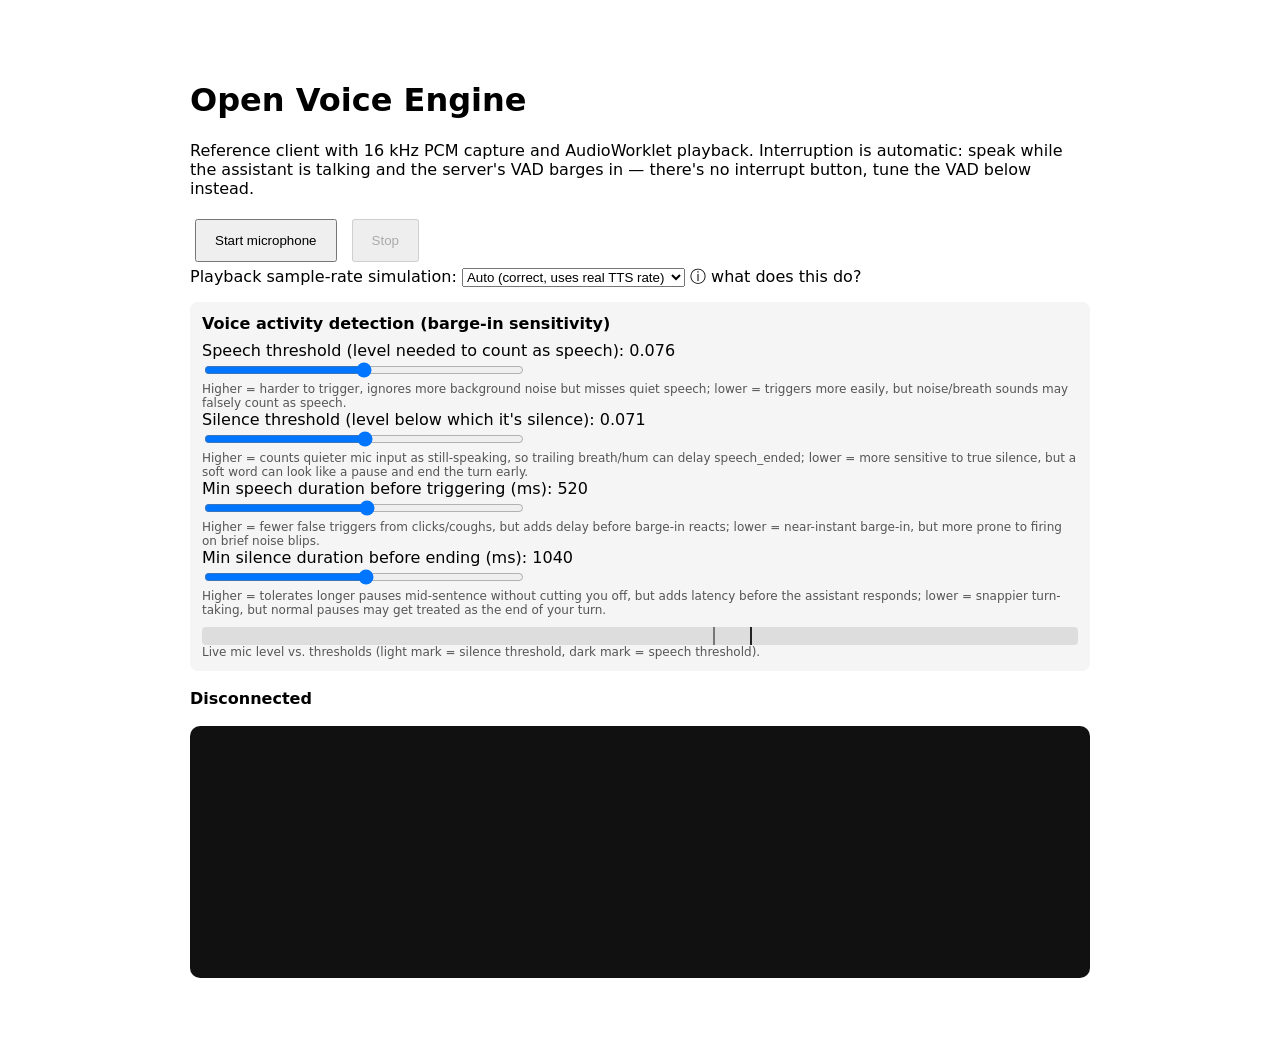
==== static/index.html @ e7d789af "Initial commit: open-voice-engine v0.2.0" ====
<!doctype html>
<html lang="en">
<head>
<meta charset="utf-8">
<meta name="viewport" content="width=device-width,initial-scale=1">
<title>Open Voice Engine</title>
<style>
body{font-family:system-ui,sans-serif;max-width:900px;margin:40px auto;padding:20px}
button{padding:12px 18px;margin:5px;cursor:pointer}
#status{margin:18px 0;font-weight:600}
#log{background:#111;color:#eee;padding:16px;border-radius:10px;min-height:220px;white-space:pre-wrap}
</style>
</head>
<body>
<h1>Open Voice Engine</h1>
<p>Reference client with 16 kHz PCM capture and AudioWorklet playback.
Interruption is automatic: speak while the assistant is talking and the
server's VAD barges in — there's no interrupt button, tune the VAD below
instead.</p>
<button id="start">Start microphone</button>
<button id="stop" disabled>Stop</button>
<div>
  <label for="rateSim">Playback sample-rate simulation: </label>
  <select id="rateSim">
    <option value="auto" selected>Auto (correct, uses real TTS rate)</option>
    <option value="8000">Force 8,000 Hz (telephony)</option>
    <option value="16000">Force 16,000 Hz</option>
    <option value="22050">Force 22,050 Hz</option>
    <option value="24000">Force 24,000 Hz (most TTS APIs)</option>
    <option value="44100">Force 44,100 Hz (CD quality)</option>
    <option value="48000">Force 48,000 Hz (studio)</option>
  </select>
  <span title="Playing audio at the wrong assumed sample rate speeds it up or slows it down and shifts pitch. Pick a value below the real TTS rate to hear it slow down and drop in pitch; pick one above to hear it speed up and rise in pitch, like a chipmunk.">ⓘ what does this do?</span>
</div>
<div id="rateInfo"></div>

<div id="vadPanel" style="margin-top:14px;padding:12px;background:#f5f5f5;border-radius:8px">
  <strong>Voice activity detection (barge-in sensitivity)</strong>
  <div style="margin-top:8px">
    <label>Speech threshold (level needed to count as speech): <span id="speechThresholdVal"></span></label><br>
    <input type="range" id="speechThreshold" min="0.002" max="0.15" step="0.001" style="width:320px">
    <div style="font-size:12px;color:#555">Higher = harder to trigger, ignores more background noise but misses quiet speech; lower = triggers more easily, but noise/breath sounds may falsely count as speech.</div>
  </div>
  <div>
    <label>Silence threshold (level below which it's silence): <span id="silenceThresholdVal"></span></label><br>
    <input type="range" id="silenceThreshold" min="0.001" max="0.14" step="0.001" style="width:320px">
    <div style="font-size:12px;color:#555">Higher = counts quieter mic input as still-speaking, so trailing breath/hum can delay speech_ended; lower = more sensitive to true silence, but a soft word can look like a pause and end the turn early.</div>
  </div>
  <div>
    <label>Min speech duration before triggering (ms): <span id="minSpeechVal"></span></label><br>
    <input type="range" id="minSpeechMs" min="20" max="1000" step="20" style="width:320px">
    <div style="font-size:12px;color:#555">Higher = fewer false triggers from clicks/coughs, but adds delay before barge-in reacts; lower = near-instant barge-in, but more prone to firing on brief noise blips.</div>
  </div>
  <div>
    <label>Min silence duration before ending (ms): <span id="minSilenceVal"></span></label><br>
    <input type="range" id="minSilenceMs" min="60" max="2000" step="20" style="width:320px">
    <div style="font-size:12px;color:#555">Higher = tolerates longer pauses mid-sentence without cutting you off, but adds latency before the assistant responds; lower = snappier turn-taking, but normal pauses may get treated as the end of your turn.</div>
  </div>
  <div style="margin-top:10px;position:relative;height:18px;background:#ddd;border-radius:4px;overflow:hidden">
    <div id="levelFill" style="position:absolute;left:0;top:0;height:100%;width:0%;background:#4a90d9"></div>
    <div id="silenceMark" style="position:absolute;top:0;height:100%;width:2px;background:#777"></div>
    <div id="speechMark" style="position:absolute;top:0;height:100%;width:2px;background:#222"></div>
  </div>
  <div style="font-size:12px;color:#555">Live mic level vs. thresholds (light mark = silence threshold, dark mark = speech threshold).</div>
</div>

<div id="status">Disconnected</div>
<pre id="log"></pre>

<script>
let ws, stream, audioContext, source, processor, workletNode;
let currentGeneration=null;
let currentPlaybackRate=24000;
let rateSimOverride=null;
const logEl=document.getElementById("log");
const status=document.getElementById("status");
const rateInfoEl=document.getElementById("rateInfo");
const rateSimEl=document.getElementById("rateSim");
const write=x=>{logEl.textContent+=x+"\n";logEl.scrollTop=logEl.scrollHeight};

function updateRateInfo(){
  const native=audioContext?audioContext.sampleRate:"?";
  const used=rateSimOverride!==null?rateSimOverride:currentPlaybackRate;
  const label=rateSimOverride!==null?" (simulated, real is "+currentPlaybackRate+" Hz)":"";
  rateInfoEl.textContent=`Speaker native rate: ${native} Hz — treating incoming audio as: ${used} Hz${label}`;
}

rateSimEl.onchange=()=>{
  rateSimOverride=rateSimEl.value==="auto"?null:parseInt(rateSimEl.value,10);
  updateRateInfo();
};

const vadEls={
  speechThreshold:document.getElementById("speechThreshold"),
  silenceThreshold:document.getElementById("silenceThreshold"),
  minSpeechMs:document.getElementById("minSpeechMs"),
  minSilenceMs:document.getElementById("minSilenceMs"),
};
const vadVals={
  speechThreshold:document.getElementById("speechThresholdVal"),
  silenceThreshold:document.getElementById("silenceThresholdVal"),
  minSpeechMs:document.getElementById("minSpeechVal"),
  minSilenceMs:document.getElementById("minSilenceVal"),
};
const levelFillEl=document.getElementById("levelFill");
const speechMarkEl=document.getElementById("speechMark");
const silenceMarkEl=document.getElementById("silenceMark");

function levelScale(){
  return Math.max(parseFloat(vadEls.speechThreshold.value)*1.6,0.05);
}

function refreshVadDisplay(){
  vadVals.speechThreshold.textContent=parseFloat(vadEls.speechThreshold.value).toFixed(3);
  vadVals.silenceThreshold.textContent=parseFloat(vadEls.silenceThreshold.value).toFixed(3);
  vadVals.minSpeechMs.textContent=vadEls.minSpeechMs.value;
  vadVals.minSilenceMs.textContent=vadEls.minSilenceMs.value;
  const scale=levelScale();
  speechMarkEl.style.left=Math.min(100,parseFloat(vadEls.speechThreshold.value)/scale*100)+"%";
  silenceMarkEl.style.left=Math.min(100,parseFloat(vadEls.silenceThreshold.value)/scale*100)+"%";
}

function setVadFromServer(vad){
  vadEls.speechThreshold.value=vad.speech_threshold;
  vadEls.silenceThreshold.value=vad.silence_threshold;
  vadEls.minSpeechMs.value=vad.min_speech_ms;
  vadEls.minSilenceMs.value=vad.min_silence_ms;
  refreshVadDisplay();
}

function sendVadConfig(){
  if(!ws||ws.readyState!==WebSocket.OPEN)return;
  ws.send(JSON.stringify({
    type:"vad.config",
    speech_threshold:parseFloat(vadEls.speechThreshold.value),
    silence_threshold:parseFloat(vadEls.silenceThreshold.value),
    min_speech_ms:parseInt(vadEls.minSpeechMs.value,10),
    min_silence_ms:parseInt(vadEls.minSilenceMs.value,10),
  }));
}

Object.values(vadEls).forEach(el=>{
  el.oninput=refreshVadDisplay;
  el.onchange=sendVadConfig;
});
refreshVadDisplay();

function clearPlayback(){
  if(workletNode) workletNode.port.postMessage({type:"clear"});
  currentGeneration=null;
}

function workletCode(){
  return `
  class PCMPlayer extends AudioWorkletProcessor {
    constructor(){super();this.queue=[];this.offset=0;this.generation=null;
      this.port.onmessage=e=>{
        if(e.data.type==="clear"){this.queue=[];this.offset=0;this.generation=null;}
        if(e.data.type==="generation")this.generation=e.data.id;
        if(e.data.type==="audio" && e.data.generation===this.generation){
          this.queue.push(new Float32Array(e.data.samples));
        }
      };
    }
    process(_,outputs){
      const out=outputs[0][0];
      out.fill(0);
      let i=0;
      while(i<out.length && this.queue.length){
        const a=this.queue[0], n=Math.min(out.length-i,a.length-this.offset);
        out.set(a.subarray(this.offset,this.offset+n),i);
        i+=n; this.offset+=n;
        if(this.offset>=a.length){this.queue.shift();this.offset=0;}
      }
      return true;
    }
  }
  registerProcessor("pcm-player",PCMPlayer);
  `;
}

function pcmToFloat32(bytes){
  const view=new DataView(bytes.buffer,bytes.byteOffset,bytes.byteLength);
  const out=new Float32Array(bytes.byteLength/2);
  for(let i=0;i<out.length;i++)out[i]=view.getInt16(i*2,true)/32768;
  return out;
}

function downsample(input,inRate,outRate){
  if(inRate===outRate)return input;
  const ratio=inRate/outRate, out=new Float32Array(Math.round(input.length/ratio));
  for(let i=0;i<out.length;i++){
    const p=i*ratio,l=Math.floor(p),r=Math.min(l+1,input.length-1),f=p-l;
    out[i]=input[l]*(1-f)+input[r]*f;
  }
  return out;
}

function floatToPCM16(x){
  const b=new ArrayBuffer(x.length*2),v=new DataView(b);
  for(let i=0;i<x.length;i++){const s=Math.max(-1,Math.min(1,x[i]));v.setInt16(i*2,s<0?s*32768:s*32767,true);}
  return b;
}

async function start(){
  try{
    await startInner();
  }catch(err){
    write("ERROR: "+(err&&err.message?err.message:err));
    status.textContent="Error: "+(err&&err.message?err.message:err);
    document.getElementById("start").disabled=false;
    document.getElementById("stop").disabled=true;
  }
}

async function startInner(){
  audioContext=new AudioContext();
  updateRateInfo();
  const blob=new Blob([workletCode()],{type:"application/javascript"});
  await audioContext.audioWorklet.addModule(URL.createObjectURL(blob));
  workletNode=new AudioWorkletNode(audioContext,"pcm-player");
  workletNode.connect(audioContext.destination);

  stream=await navigator.mediaDevices.getUserMedia({audio:{channelCount:1}});
  ws=new WebSocket(`ws://${location.host}/ws/voice`);
  ws.binaryType="arraybuffer";
  ws.onopen=()=>{status.textContent="Connected";ws.send(JSON.stringify({
    type:"session.start",session_id:crypto.randomUUID(),sample_rate:16000,channels:1,encoding:"pcm_s16le"
  }))};
  ws.onerror=()=>write("ERROR: websocket error");
  ws.onclose=e=>{status.textContent="Disconnected";write(`socket closed (code ${e.code})`);};

  ws.onmessage=async e=>{
    if(typeof e.data==="string"){
      const m=JSON.parse(e.data); write(JSON.stringify(m));
      if(m.type==="CLEAR_BUFFER")clearPlayback();
      if(m.type==="audio.start"){currentGeneration=m.generation_id;workletNode.port.postMessage({type:"generation",id:currentGeneration});}
      if(m.type==="audio"&&m.sample_rate){currentPlaybackRate=m.sample_rate;updateRateInfo();}
      if((m.type==="session.ready"||m.type==="vad.config.ack")&&m.vad)setVadFromServer(m.vad);
      if(m.type==="error"&&m.code==="INVALID_VAD_CONFIG")write("VAD config rejected: "+m.message);
    }else{
      // Resample from the TTS provider's real rate to the speakers' native rate.
      const assumedRate=rateSimOverride!==null?rateSimOverride:currentPlaybackRate;
      const f=downsample(pcmToFloat32(new Uint8Array(e.data)),assumedRate,audioContext.sampleRate);
      workletNode.port.postMessage({type:"audio",generation:currentGeneration,samples:Array.from(f)});
    }
  };

  const s=audioContext.createMediaStreamSource(stream);
  processor=audioContext.createScriptProcessor(1024,1,1);
  processor.onaudioprocess=e=>{
    const down=downsample(e.inputBuffer.getChannelData(0),audioContext.sampleRate,16000);
    let sumSq=0; for(let i=0;i<down.length;i++)sumSq+=down[i]*down[i];
    const level=Math.sqrt(sumSq/down.length);
    levelFillEl.style.width=Math.min(100,level/levelScale()*100)+"%";
    if(ws.readyState!==WebSocket.OPEN)return;
    ws.send(floatToPCM16(down));
  };
  s.connect(processor);processor.connect(audioContext.destination);
  source=s;
  document.getElementById("start").disabled=true;
  document.getElementById("stop").disabled=false;
}

function stop(){
  processor?.disconnect();source?.disconnect();stream?.getTracks().forEach(t=>t.stop());
  clearPlayback(); if(ws?.readyState===WebSocket.OPEN)ws.send(JSON.stringify({type:"session.end"}));
  ws?.close(); status.textContent="Disconnected";
  document.getElementById("start").disabled=false;
  document.getElementById("stop").disabled=true;
}

document.getElementById("start").onclick=start;
document.getElementById("stop").onclick=stop;
</script>
</body>
</html>
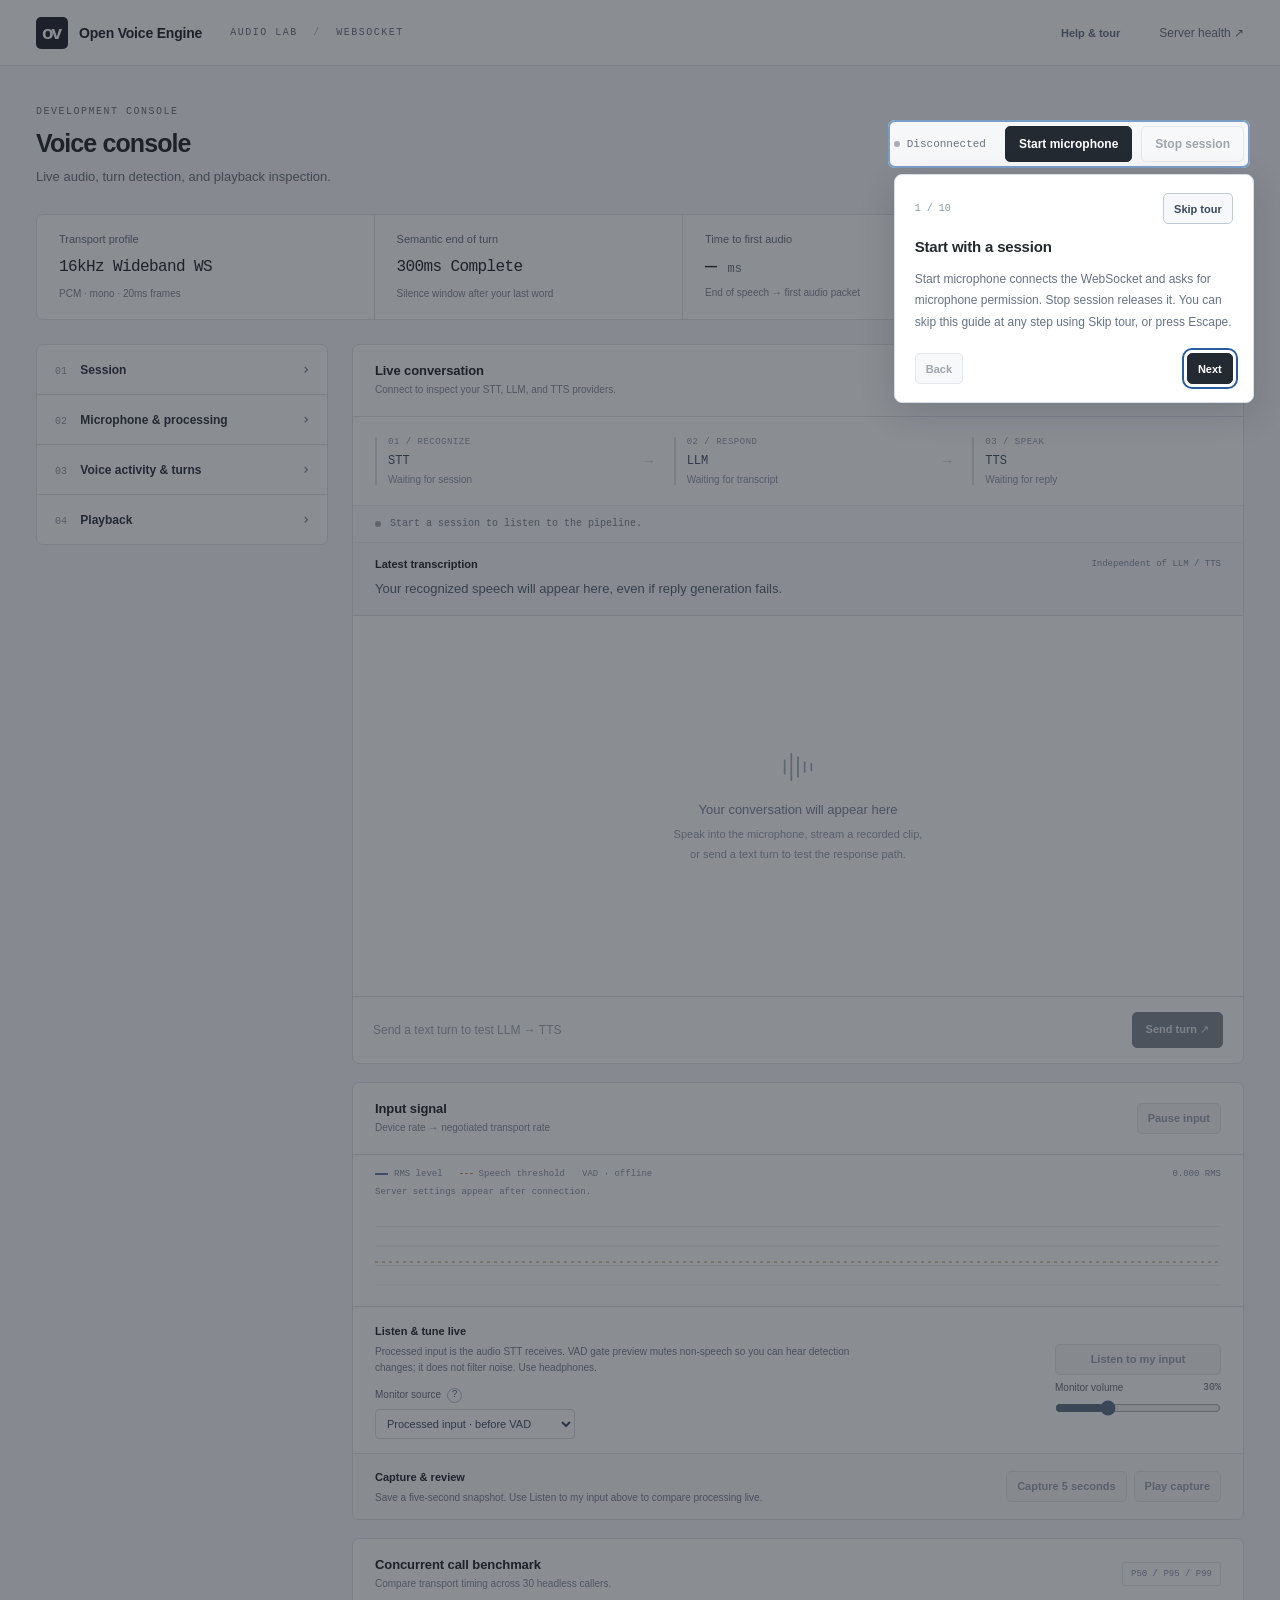
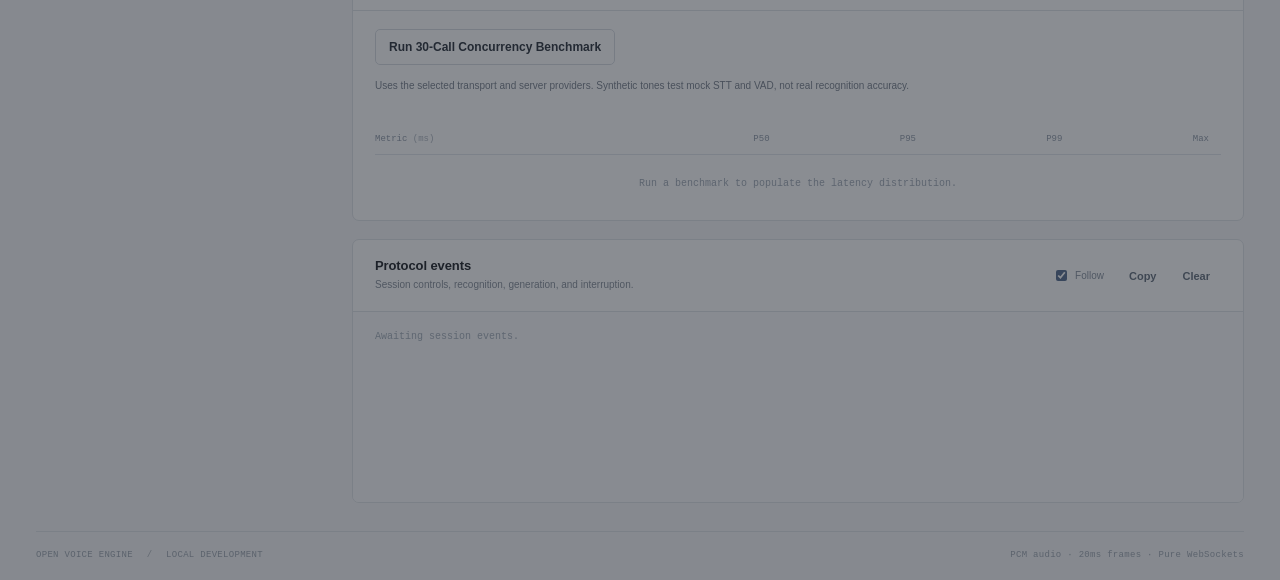
==== commit 3343c4ba: "Upgrade WebSocket voice pipeline and engineering console Add wideband and telephony profiles, semant" ====
--- a/static/index.html
+++ b/static/index.html
@@ -3,275 +3,126 @@
 <head>
 <meta charset="utf-8">
 <meta name="viewport" content="width=device-width,initial-scale=1">
-<title>Open Voice Engine</title>
-<style>
-body{font-family:system-ui,sans-serif;max-width:900px;margin:40px auto;padding:20px}
-button{padding:12px 18px;margin:5px;cursor:pointer}
-#status{margin:18px 0;font-weight:600}
-#log{background:#111;color:#eee;padding:16px;border-radius:10px;min-height:220px;white-space:pre-wrap}
-</style>
+<meta name="color-scheme" content="light">
+<title>Voice Console · Open Voice Engine</title>
+<link rel="stylesheet" href="/static/console.css">
 </head>
 <body>
-<h1>Open Voice Engine</h1>
-<p>Reference client with 16 kHz PCM capture and AudioWorklet playback.
-Interruption is automatic: speak while the assistant is talking and the
-server's VAD barges in — there's no interrupt button, tune the VAD below
-instead.</p>
-<button id="start">Start microphone</button>
-<button id="stop" disabled>Stop</button>
-<div>
-  <label for="rateSim">Playback sample-rate simulation: </label>
-  <select id="rateSim">
-    <option value="auto" selected>Auto (correct, uses real TTS rate)</option>
-    <option value="8000">Force 8,000 Hz (telephony)</option>
-    <option value="16000">Force 16,000 Hz</option>
-    <option value="22050">Force 22,050 Hz</option>
-    <option value="24000">Force 24,000 Hz (most TTS APIs)</option>
-    <option value="44100">Force 44,100 Hz (CD quality)</option>
-    <option value="48000">Force 48,000 Hz (studio)</option>
-  </select>
-  <span title="Playing audio at the wrong assumed sample rate speeds it up or slows it down and shifts pitch. Pick a value below the real TTS rate to hear it slow down and drop in pitch; pick one above to hear it speed up and rise in pitch, like a chipmunk.">ⓘ what does this do?</span>
-</div>
-<div id="rateInfo"></div>
-
-<div id="vadPanel" style="margin-top:14px;padding:12px;background:#f5f5f5;border-radius:8px">
-  <strong>Voice activity detection (barge-in sensitivity)</strong>
-  <div style="margin-top:8px">
-    <label>Speech threshold (level needed to count as speech): <span id="speechThresholdVal"></span></label><br>
-    <input type="range" id="speechThreshold" min="0.002" max="0.15" step="0.001" style="width:320px">
-    <div style="font-size:12px;color:#555">Higher = harder to trigger, ignores more background noise but misses quiet speech; lower = triggers more easily, but noise/breath sounds may falsely count as speech.</div>
+<header class="topbar">
+  <a class="brand" href="/" aria-label="Open Voice Engine home"><span class="brand-mark">ov</span><span>Open Voice Engine</span></a>
+  <span class="topbar-note">AUDIO LAB <span class="divider">/</span> WEBSOCKET</span>
+  <button class="button subtle compact" id="helpTour">Help &amp; tour</button><a class="utility-link" href="/health" target="_blank" rel="noopener">Server health <span aria-hidden="true">↗</span></a>
+</header>
+<main class="workspace">
+  <div class="page-heading">
+    <div><span class="eyebrow">DEVELOPMENT CONSOLE</span><h1>Voice console</h1><p>Live audio, turn detection, and playback inspection.</p></div>
+    <div class="session-actions"><span class="connection-state" id="connection"><i></i><span id="connectionText">Disconnected</span></span><a class="button settings-link" href="#audio-settings">Audio settings</a><button class="button primary" id="start">Start microphone</button><button class="button" id="stop" disabled>Stop session</button></div>
   </div>
-  <div>
-    <label>Silence threshold (level below which it's silence): <span id="silenceThresholdVal"></span></label><br>
-    <input type="range" id="silenceThreshold" min="0.001" max="0.14" step="0.001" style="width:320px">
-    <div style="font-size:12px;color:#555">Higher = counts quieter mic input as still-speaking, so trailing breath/hum can delay speech_ended; lower = more sensitive to true silence, but a soft word can look like a pause and end the turn early.</div>
+  <div class="notice" id="notice" role="alert" hidden></div>
+  <section class="metrics" aria-label="Live telemetry">
+    <div class="metric"><span>Transport profile</span><strong id="profile">16kHz Wideband WS</strong><small id="profileDetail">PCM · mono · 20ms frames</small></div>
+    <div class="metric"><span>Semantic end of turn</span><strong id="eot">300ms Complete</strong><small>Silence window after your last word</small></div>
+    <div class="metric"><span>Time to first audio</span><strong id="ttfa">— <em>ms</em></strong><small>End of speech → first audio packet</small></div>
+    <div class="metric"><span>Barge-in cancellation</span><strong id="cancel">— <em>ms</em></strong><small>Interruption gate → stream halt</small></div>
+  </section>
+  <div class="lab-layout">
+    <aside class="settings" id="audio-settings" aria-label="Session and audio settings">
+      <details class="settings-group" id="sessionSettings">
+        <summary><span><b>01</b> Session</span><span class="chevron">⌄</span></summary>
+        <div class="settings-body">
+          <label class="field-label" for="mode">Simulation profile</label>
+          <select id="mode"><option value="wideband">Wideband · 16kHz WebSocket</option><option value="telephony">Phone call · 8kHz WebSocket</option></select>
+          <label class="field-label" for="responseMode">Session behavior</label><select id="responseMode"><option value="conversation">Conversation · STT → LLM → TTS</option><option value="transcription">Transcription only · no LLM or TTS calls</option></select><p class="help" id="responseHelp">Transcripts appear independently of reply generation, including when a provider fails.</p>
+          <p class="help" id="modeHelp">Full-spectrum audio. 320 samples in each 20ms packet.</p>
+          <label class="field-label" for="codec">Wire encoding</label>
+          <select id="codec" disabled><option value="pcm_s16le">Linear PCM · signed 16-bit</option><option value="mulaw">G.711 μ-law · 8-bit</option></select>
+          <label class="field-label" for="inputSource">Audio source</label>
+          <select id="inputSource"><option value="microphone">Live microphone</option><option value="file">Audio file · repeatable test</option></select>
+          <div id="fileControls" hidden><label class="file-picker" for="audioFile">Choose an audio file<input id="audioFile" type="file" accept="audio/*"></label><p class="help" id="fileInfo">WAV, MP3, or another format your browser can decode. Up to 25 seconds / 10MB.</p><button class="button full" id="streamFile" disabled>Stream file as caller audio</button></div>
+          <label class="field-label" for="token">Session token <span class="optional">optional</span></label><input id="token" type="password" autocomplete="off" placeholder="Only if configured on the server">
+          <p class="help">Your model API keys stay in the server’s .env file.</p>
+        </div>
+      </details>
+      <details class="settings-group" id="microphoneSettings">
+        <summary><span><b>02</b> Microphone &amp; processing</span><span class="chevron">⌄</span></summary>
+        <div class="settings-body">
+          <label class="field-label" for="capturePreset">Capture preset</label><select id="capturePreset"><option value="headset">Desktop / headset</option><option value="mobile">Mobile / speakerphone</option><option value="raw">Raw microphone / measurement</option><option value="custom">Custom processing</option></select>
+          <p class="help" id="captureHelp">Echo cancellation and noise suppression, with automatic gain disabled for a consistent input level.</p>
+          <label class="field-label" for="micDevice">Microphone device</label><select id="micDevice"><option value="">System default microphone</option></select>
+          <div class="switch-row"><label for="echoCancellation">Echo cancellation<span>Reduces the agent’s speaker audio entering the microphone.</span></label><input id="echoCancellation" type="checkbox" role="switch" checked></div>
+          <div class="switch-row"><label for="noiseSuppression">Noise suppression<span>Reduces steady background noise. It can alter quiet speech.</span></label><input id="noiseSuppression" type="checkbox" role="switch" checked></div>
+          <div class="switch-row"><label for="autoGainControl">Automatic gain<span>Browser adjusts loudness. Useful on mobile; affects RMS tuning.</span></label><input id="autoGainControl" type="checkbox" role="switch"></div>
+          <div class="range-heading"><label for="inputGain">Input gain</label><output id="inputGainValue">1.00×</output></div><input id="inputGain" type="range" min="0.25" max="3" step="0.05" value="1"><p class="help">Boosts or reduces audio before VAD. Too much gain also boosts noise and can clip speech.</p>
+          <p class="device-info" id="deviceInfo">Actual device settings appear after microphone permission.</p>
+          <p class="control-state" id="captureState" role="status">Processing switches apply live during a microphone session.</p>
+          <button class="button compact full" id="retryCapture" hidden>Retry microphone</button>
+        </div>
+      </details>
+      <details class="settings-group" id="vadSettings">
+        <summary><span><b>03</b> Voice activity &amp; turns</span><span class="chevron">⌄</span></summary>
+        <div class="settings-body">
+          <label class="field-label" for="vadPreset">VAD environment</label><select id="vadPreset"><option value="server">Server defaults</option><option value="quiet">Quiet room / close microphone</option><option value="balanced">Balanced desktop</option><option value="mobile">Mobile / noisy room</option><option value="phone">Phone / PSTN acoustics</option><option value="custom">Custom tuning</option></select>
+          <p class="help" id="vadHelp">Starts with the selected transport’s server configuration.</p>
+          <div class="range-heading"><label for="speech">Speech threshold</label><output id="speechValue">0.020</output></div><input id="speech" type="range" min="0.002" max="0.15" step="0.001" value="0.020"><p class="help">Higher values ignore more background noise but can miss quiet speech. Lower values pick up softer voices and more noise.</p>
+          <div class="range-heading"><label for="silence">Silence threshold</label><output id="silenceValue">0.015</output></div><input id="silence" type="range" min="0.001" max="0.14" step="0.001" value="0.015"><p class="help">Audio below this level counts as silence. Higher values end pauses sooner; lower values can keep breath or hum inside a turn.</p>
+          <div class="range-heading"><label for="minSpeech">Min speech duration</label><output id="minSpeechValue">100ms</output></div><input id="minSpeech" type="range" min="20" max="1000" step="20" value="100"><p class="help">Speech must persist this long to start an utterance. Higher values reject clicks and short coughs; lower values react sooner.</p>
+          <div class="range-heading"><label for="minSilence">Min silence duration</label><output id="minSilenceValue">300ms</output></div><input id="minSilence" type="range" min="100" max="1500" step="50" value="300"><p class="help">The base pause before a complete turn ends. Higher values allow thinking pauses but delay replies. Lower values can cut off a sentence.</p>
+          <div class="switch-row"><label for="semanticEot">Semantic end of turn<span>Extends silence after unfinished phrases such as “and” or “because.”</span></label><input id="semanticEot" type="checkbox" role="switch" checked></div>
+          <div class="range-heading"><label for="trailingSilence">Trailing-clause silence</label><output id="trailingSilenceValue">950ms</output></div><input id="trailingSilence" type="range" min="300" max="2500" step="50" value="950"><p class="help">Extra thinking time for incomplete clauses. The effective window never falls below your base silence duration.</p>
+          <div class="range-heading"><label for="bargeSpeech">Barge-in speech duration</label><output id="bargeSpeechValue">320ms</output></div><input id="bargeSpeech" type="range" min="320" max="1200" step="20" value="320"><p class="help">Minimum voiced audio before interruption can be confirmed. Higher values resist accidental interruptions but react more slowly.</p>
+          <div class="switch-row"><label for="backchannels">Ignore passive backchannels<span>“Yeah,” “okay,” “uh-huh,” “yep,” “right,” and “mhm” alone keep the agent speaking.</span></label><input id="backchannels" type="checkbox" role="switch" checked></div>
+          <button class="button subtle full" id="resetVad">Reset VAD to server defaults</button><p class="help">Tune while connected. The speech/silence threshold pair stays valid automatically. Watch the live VAD badge, or choose VAD speech gate under Listen &amp; tune live to hear the result.</p><p id="vadState" class="control-state" role="status">Connect to apply settings live.</p>
+        </div>
+      </details>
+      <details class="settings-group" id="playbackSettings">
+        <summary><span><b>04</b> Playback</span><span class="chevron">⌄</span></summary>
+        <div class="settings-body">
+          <label class="field-label" for="playbackBuffer">Playback prebuffer</label><select id="playbackBuffer"><option value="0">Immediate · 0ms</option><option value="40" selected>Low latency · 40ms</option><option value="100">Stable playback · 100ms</option><option value="200">Mobile / uneven connection · 200ms</option></select><p class="help">Collects audio before playback starts. More buffer reduces gaps, with an equal delay before you hear the reply.</p>
+          <label class="field-label" for="rateSim">Playback sample-rate assumption</label><select id="rateSim"><option value="auto">Auto · correct negotiated rate</option><option value="8000">Force 8,000Hz</option><option value="16000">Force 16,000Hz</option><option value="22050">Force 22,050Hz</option><option value="24000">Force 24,000Hz</option><option value="44100">Force 44,100Hz</option><option value="48000">Force 48,000Hz</option></select><p class="help">An educational playback experiment: a wrong assumed rate changes pitch and speed. It does not change the WebSocket profile.</p>
+          <div class="range-heading"><label for="volume">Speaker volume</label><output id="volumeValue">80%</output></div><input id="volume" type="range" min="0" max="100" step="1" value="80">
+          <div class="button-pair"><button class="button" id="pausePlayback" disabled>Pause agent</button><button class="button" id="flushPlayback" disabled>Flush playback</button></div><p class="help">Pause holds queued agent audio. Flush cancels generation and synchronizes history to the rendered prefix.</p>
+          <div class="playback-readout"><span>Queued <b id="queuedAudio">0ms</b></span><span>Buffer gaps <b id="underruns">0</b></span></div>
+        </div>
+      </details>
+    </aside>
+    <div class="main-column">
+      <section class="panel conversation-panel">
+        <div class="panel-heading"><div><h2>Live conversation</h2><span class="section-note" id="providerInfo">Connect to inspect your STT, LLM, and TTS providers.</span></div><button class="button subtle compact" id="clearTranscript">Clear view</button></div>
+        <div class="pipeline" aria-label="Pipeline progress">
+          <div class="stage" id="stage-stt"><span class="stage-label">01 / RECOGNIZE</span><strong id="sttProvider">STT</strong><span id="sttState" class="stage-state">Waiting for session</span></div>
+          <span class="stage-arrow" aria-hidden="true">→</span>
+          <div class="stage" id="stage-llm"><span class="stage-label">02 / RESPOND</span><strong id="llmProvider">LLM</strong><span id="llmState" class="stage-state">Waiting for transcript</span></div>
+          <span class="stage-arrow" aria-hidden="true">→</span>
+          <div class="stage" id="stage-tts"><span class="stage-label">03 / SPEAK</span><strong id="ttsProvider">TTS</strong><span id="ttsState" class="stage-state">Waiting for reply</span></div>
+        </div>
+        <div class="activity-strip"><span class="activity-dot" id="activityDot"></span><span id="status" role="status" aria-live="polite">Start a session to listen to the pipeline.</span></div>
+        <div class="recognition-readout" id="recognitionReadout"><div><strong>Latest transcription</strong><span id="recognitionState">Independent of LLM / TTS</span></div><p id="latestTranscript" role="status" aria-live="polite">Your recognized speech will appear here, even if reply generation fails.</p></div>
+        <div id="transcript" class="transcript" role="log" aria-live="polite"><div id="transcriptEmpty" class="empty-state"><svg viewBox="0 0 48 48" fill="none" aria-hidden="true"><path d="M8 16v16m8-24v32m8-28v24m8-18v12m8-10v8" stroke="currentColor" stroke-width="2" stroke-linecap="round"/></svg><h3>Your conversation will appear here</h3><p>Speak into the microphone, stream a recorded clip,<br>or send a text turn to test the response path.</p></div></div>
+        <form id="textForm" class="composer"><input id="text" aria-label="Text turn" placeholder="Send a text turn to test LLM → TTS"><button class="button primary" id="sendText" disabled>Send turn <span aria-hidden="true">↗</span></button></form>
+      </section>
+      <section class="panel signal-panel">
+        <div class="panel-heading"><div><h2>Input signal</h2><span class="section-note" id="rateInfo">Device rate → negotiated transport rate</span></div><button class="button compact" id="pauseInput" disabled>Pause input</button></div>
+        <div class="signal-legend"><span><i class="signal-key"></i> RMS level</span><span><i class="threshold-key"></i> Speech threshold</span><span id="liveVad" data-state="idle" role="status">VAD · offline</span><span class="signal-value" id="rmsValue">0.000 RMS</span></div>
+        <p class="applied-vad" id="appliedVad">Server settings appear after connection.</p>
+        <canvas id="waveform" height="84" aria-label="Live microphone RMS and VAD speech threshold"></canvas>
+        <div class="monitor-controls" id="monitorControls"><div><strong>Listen &amp; tune live</strong><p class="help" id="monitorInfo">Processed input is the audio STT receives. VAD gate preview mutes non-speech so you can hear detection changes; it does not filter noise. Use headphones.</p><label class="monitor-source-label" for="monitorSource">Monitor source</label><select id="monitorSource"><option value="input">Processed input · before VAD</option><option value="vad">VAD speech gate · hear detection</option></select></div><div class="monitor-actions"><button class="button compact" id="monitorInput" aria-pressed="false" disabled>Listen to my input</button><label for="monitorVolume">Monitor volume <output id="monitorVolumeValue">30%</output></label><input id="monitorVolume" type="range" min="0" max="100" value="30" aria-label="Input monitor volume"></div></div>
+        <div class="capture-footer"><div><strong>Capture &amp; review</strong><p class="help" id="clipInfo">Save a five-second snapshot. Use Listen to my input above to compare processing live.</p></div><div class="button-pair"><button class="button compact" id="recordClip" disabled>Capture 5 seconds</button><button class="button compact" id="playClip" disabled>Play capture</button></div></div>
+      </section>
+      <section class="panel">
+        <div class="panel-heading"><div><h2>Concurrent call benchmark</h2><span class="section-note">Compare transport timing across 30 headless callers.</span></div><span class="tag">P50 / P95 / P99</span></div>
+        <div class="benchmark-body"><button class="button" id="benchmark">Run 30-Call Concurrency Benchmark</button><p id="benchmarkStatus" class="help" role="status" aria-live="polite">Uses the selected transport and server providers. Synthetic tones test mock STT and VAD, not real recognition accuracy.</p>
+        <div class="table-scroll"><table><thead><tr><th>Metric <span>(ms)</span></th><th>P50</th><th>P95</th><th>P99</th><th>Max</th></tr></thead><tbody id="results"><tr class="table-empty"><td colspan="5">Run a benchmark to populate the latency distribution.</td></tr></tbody></table></div></div>
+      </section>
+      <section class="panel events-panel">
+        <div class="panel-heading"><div><h2>Protocol events</h2><span class="section-note">Session controls, recognition, generation, and interruption.</span></div><div class="event-actions"><label class="check-label"><input id="autoScroll" type="checkbox" checked> Follow</label><button class="button subtle compact" id="copyLog">Copy</button><button class="button subtle compact" id="clearLog">Clear</button></div></div>
+        <pre id="log" tabindex="0" aria-label="WebSocket protocol log"><span class="log-empty">Awaiting session events.</span></pre>
+      </section>
+    </div>
   </div>
-  <div>
-    <label>Min speech duration before triggering (ms): <span id="minSpeechVal"></span></label><br>
-    <input type="range" id="minSpeechMs" min="20" max="1000" step="20" style="width:320px">
-    <div style="font-size:12px;color:#555">Higher = fewer false triggers from clicks/coughs, but adds delay before barge-in reacts; lower = near-instant barge-in, but more prone to firing on brief noise blips.</div>
-  </div>
-  <div>
-    <label>Min silence duration before ending (ms): <span id="minSilenceVal"></span></label><br>
-    <input type="range" id="minSilenceMs" min="60" max="2000" step="20" style="width:320px">
-    <div style="font-size:12px;color:#555">Higher = tolerates longer pauses mid-sentence without cutting you off, but adds latency before the assistant responds; lower = snappier turn-taking, but normal pauses may get treated as the end of your turn.</div>
-  </div>
-  <div style="margin-top:10px;position:relative;height:18px;background:#ddd;border-radius:4px;overflow:hidden">
-    <div id="levelFill" style="position:absolute;left:0;top:0;height:100%;width:0%;background:#4a90d9"></div>
-    <div id="silenceMark" style="position:absolute;top:0;height:100%;width:2px;background:#777"></div>
-    <div id="speechMark" style="position:absolute;top:0;height:100%;width:2px;background:#222"></div>
-  </div>
-  <div style="font-size:12px;color:#555">Live mic level vs. thresholds (light mark = silence threshold, dark mark = speech threshold).</div>
-</div>
-
-<div id="status">Disconnected</div>
-<pre id="log"></pre>
-
-<script>
-let ws, stream, audioContext, source, processor, workletNode;
-let currentGeneration=null;
-let currentPlaybackRate=24000;
-let rateSimOverride=null;
-const logEl=document.getElementById("log");
-const status=document.getElementById("status");
-const rateInfoEl=document.getElementById("rateInfo");
-const rateSimEl=document.getElementById("rateSim");
-const write=x=>{logEl.textContent+=x+"\n";logEl.scrollTop=logEl.scrollHeight};
-
-function updateRateInfo(){
-  const native=audioContext?audioContext.sampleRate:"?";
-  const used=rateSimOverride!==null?rateSimOverride:currentPlaybackRate;
-  const label=rateSimOverride!==null?" (simulated, real is "+currentPlaybackRate+" Hz)":"";
-  rateInfoEl.textContent=`Speaker native rate: ${native} Hz — treating incoming audio as: ${used} Hz${label}`;
-}
-
-rateSimEl.onchange=()=>{
-  rateSimOverride=rateSimEl.value==="auto"?null:parseInt(rateSimEl.value,10);
-  updateRateInfo();
-};
-
-const vadEls={
-  speechThreshold:document.getElementById("speechThreshold"),
-  silenceThreshold:document.getElementById("silenceThreshold"),
-  minSpeechMs:document.getElementById("minSpeechMs"),
-  minSilenceMs:document.getElementById("minSilenceMs"),
-};
-const vadVals={
-  speechThreshold:document.getElementById("speechThresholdVal"),
-  silenceThreshold:document.getElementById("silenceThresholdVal"),
-  minSpeechMs:document.getElementById("minSpeechVal"),
-  minSilenceMs:document.getElementById("minSilenceVal"),
-};
-const levelFillEl=document.getElementById("levelFill");
-const speechMarkEl=document.getElementById("speechMark");
-const silenceMarkEl=document.getElementById("silenceMark");
-
-function levelScale(){
-  return Math.max(parseFloat(vadEls.speechThreshold.value)*1.6,0.05);
-}
-
-function refreshVadDisplay(){
-  vadVals.speechThreshold.textContent=parseFloat(vadEls.speechThreshold.value).toFixed(3);
-  vadVals.silenceThreshold.textContent=parseFloat(vadEls.silenceThreshold.value).toFixed(3);
-  vadVals.minSpeechMs.textContent=vadEls.minSpeechMs.value;
-  vadVals.minSilenceMs.textContent=vadEls.minSilenceMs.value;
-  const scale=levelScale();
-  speechMarkEl.style.left=Math.min(100,parseFloat(vadEls.speechThreshold.value)/scale*100)+"%";
-  silenceMarkEl.style.left=Math.min(100,parseFloat(vadEls.silenceThreshold.value)/scale*100)+"%";
-}
-
-function setVadFromServer(vad){
-  vadEls.speechThreshold.value=vad.speech_threshold;
-  vadEls.silenceThreshold.value=vad.silence_threshold;
-  vadEls.minSpeechMs.value=vad.min_speech_ms;
-  vadEls.minSilenceMs.value=vad.min_silence_ms;
-  refreshVadDisplay();
-}
-
-function sendVadConfig(){
-  if(!ws||ws.readyState!==WebSocket.OPEN)return;
-  ws.send(JSON.stringify({
-    type:"vad.config",
-    speech_threshold:parseFloat(vadEls.speechThreshold.value),
-    silence_threshold:parseFloat(vadEls.silenceThreshold.value),
-    min_speech_ms:parseInt(vadEls.minSpeechMs.value,10),
-    min_silence_ms:parseInt(vadEls.minSilenceMs.value,10),
-  }));
-}
-
-Object.values(vadEls).forEach(el=>{
-  el.oninput=refreshVadDisplay;
-  el.onchange=sendVadConfig;
-});
-refreshVadDisplay();
-
-function clearPlayback(){
-  if(workletNode) workletNode.port.postMessage({type:"clear"});
-  currentGeneration=null;
-}
-
-function workletCode(){
-  return `
-  class PCMPlayer extends AudioWorkletProcessor {
-    constructor(){super();this.queue=[];this.offset=0;this.generation=null;
-      this.port.onmessage=e=>{
-        if(e.data.type==="clear"){this.queue=[];this.offset=0;this.generation=null;}
-        if(e.data.type==="generation")this.generation=e.data.id;
-        if(e.data.type==="audio" && e.data.generation===this.generation){
-          this.queue.push(new Float32Array(e.data.samples));
-        }
-      };
-    }
-    process(_,outputs){
-      const out=outputs[0][0];
-      out.fill(0);
-      let i=0;
-      while(i<out.length && this.queue.length){
-        const a=this.queue[0], n=Math.min(out.length-i,a.length-this.offset);
-        out.set(a.subarray(this.offset,this.offset+n),i);
-        i+=n; this.offset+=n;
-        if(this.offset>=a.length){this.queue.shift();this.offset=0;}
-      }
-      return true;
-    }
-  }
-  registerProcessor("pcm-player",PCMPlayer);
-  `;
-}
-
-function pcmToFloat32(bytes){
-  const view=new DataView(bytes.buffer,bytes.byteOffset,bytes.byteLength);
-  const out=new Float32Array(bytes.byteLength/2);
-  for(let i=0;i<out.length;i++)out[i]=view.getInt16(i*2,true)/32768;
-  return out;
-}
-
-function downsample(input,inRate,outRate){
-  if(inRate===outRate)return input;
-  const ratio=inRate/outRate, out=new Float32Array(Math.round(input.length/ratio));
-  for(let i=0;i<out.length;i++){
-    const p=i*ratio,l=Math.floor(p),r=Math.min(l+1,input.length-1),f=p-l;
-    out[i]=input[l]*(1-f)+input[r]*f;
-  }
-  return out;
-}
-
-function floatToPCM16(x){
-  const b=new ArrayBuffer(x.length*2),v=new DataView(b);
-  for(let i=0;i<x.length;i++){const s=Math.max(-1,Math.min(1,x[i]));v.setInt16(i*2,s<0?s*32768:s*32767,true);}
-  return b;
-}
-
-async function start(){
-  try{
-    await startInner();
-  }catch(err){
-    write("ERROR: "+(err&&err.message?err.message:err));
-    status.textContent="Error: "+(err&&err.message?err.message:err);
-    document.getElementById("start").disabled=false;
-    document.getElementById("stop").disabled=true;
-  }
-}
-
-async function startInner(){
-  audioContext=new AudioContext();
-  updateRateInfo();
-  const blob=new Blob([workletCode()],{type:"application/javascript"});
-  await audioContext.audioWorklet.addModule(URL.createObjectURL(blob));
-  workletNode=new AudioWorkletNode(audioContext,"pcm-player");
-  workletNode.connect(audioContext.destination);
-
-  stream=await navigator.mediaDevices.getUserMedia({audio:{channelCount:1}});
-  ws=new WebSocket(`ws://${location.host}/ws/voice`);
-  ws.binaryType="arraybuffer";
-  ws.onopen=()=>{status.textContent="Connected";ws.send(JSON.stringify({
-    type:"session.start",session_id:crypto.randomUUID(),sample_rate:16000,channels:1,encoding:"pcm_s16le"
-  }))};
-  ws.onerror=()=>write("ERROR: websocket error");
-  ws.onclose=e=>{status.textContent="Disconnected";write(`socket closed (code ${e.code})`);};
-
-  ws.onmessage=async e=>{
-    if(typeof e.data==="string"){
-      const m=JSON.parse(e.data); write(JSON.stringify(m));
-      if(m.type==="CLEAR_BUFFER")clearPlayback();
-      if(m.type==="audio.start"){currentGeneration=m.generation_id;workletNode.port.postMessage({type:"generation",id:currentGeneration});}
-      if(m.type==="audio"&&m.sample_rate){currentPlaybackRate=m.sample_rate;updateRateInfo();}
-      if((m.type==="session.ready"||m.type==="vad.config.ack")&&m.vad)setVadFromServer(m.vad);
-      if(m.type==="error"&&m.code==="INVALID_VAD_CONFIG")write("VAD config rejected: "+m.message);
-    }else{
-      // Resample from the TTS provider's real rate to the speakers' native rate.
-      const assumedRate=rateSimOverride!==null?rateSimOverride:currentPlaybackRate;
-      const f=downsample(pcmToFloat32(new Uint8Array(e.data)),assumedRate,audioContext.sampleRate);
-      workletNode.port.postMessage({type:"audio",generation:currentGeneration,samples:Array.from(f)});
-    }
-  };
-
-  const s=audioContext.createMediaStreamSource(stream);
-  processor=audioContext.createScriptProcessor(1024,1,1);
-  processor.onaudioprocess=e=>{
-    const down=downsample(e.inputBuffer.getChannelData(0),audioContext.sampleRate,16000);
-    let sumSq=0; for(let i=0;i<down.length;i++)sumSq+=down[i]*down[i];
-    const level=Math.sqrt(sumSq/down.length);
-    levelFillEl.style.width=Math.min(100,level/levelScale()*100)+"%";
-    if(ws.readyState!==WebSocket.OPEN)return;
-    ws.send(floatToPCM16(down));
-  };
-  s.connect(processor);processor.connect(audioContext.destination);
-  source=s;
-  document.getElementById("start").disabled=true;
-  document.getElementById("stop").disabled=false;
-}
-
-function stop(){
-  processor?.disconnect();source?.disconnect();stream?.getTracks().forEach(t=>t.stop());
-  clearPlayback(); if(ws?.readyState===WebSocket.OPEN)ws.send(JSON.stringify({type:"session.end"}));
-  ws?.close(); status.textContent="Disconnected";
-  document.getElementById("start").disabled=false;
-  document.getElementById("stop").disabled=true;
-}
-
-document.getElementById("start").onclick=start;
-document.getElementById("stop").onclick=stop;
-</script>
+  <footer class="footer"><span>OPEN VOICE ENGINE <span class="divider">/</span> LOCAL DEVELOPMENT</span><span>PCM audio · 20ms frames · Pure WebSockets</span></footer>
+</main>
+<dialog id="tourDialog" aria-labelledby="tourTitle" aria-describedby="tourDescription"><div id="tourFocus" aria-hidden="true"></div><div id="tourCard"><div class="tour-heading"><span id="tourProgress"></span><button class="button compact" id="tourSkip">Skip tour</button></div><h2 id="tourTitle"></h2><p id="tourDescription"></p><div class="tour-actions"><button class="button compact" id="tourBack">Back</button><button class="button primary compact" id="tourNext">Next</button></div></div></dialog>
+<script src="/static/console.js"></script>
+<script src="/static/tour.js"></script>
 </body>
 </html>
--- a/static/console.css
+++ b/static/console.css
@@ -0,0 +1,24 @@
+:root{font-family:Inter,"Segoe UI",Arial,sans-serif;color:#24272c;background:#f6f7f8;font-synthesis:none;--muted:#6c737e;--border:#e1e4e8;--accent:#2a5d9f;--mono:"SFMono-Regular",Consolas,"Liberation Mono",monospace}
+*{box-sizing:border-box}body{margin:0}button,input,select{font:inherit}button,a,input,select,summary{-webkit-tap-highlight-color:transparent}button:focus-visible,a:focus-visible,input:focus-visible,select:focus-visible,summary:focus-visible,pre:focus-visible{outline:2px solid var(--accent);outline-offset:3px}[hidden]{display:none!important}
+.topbar{height:66px;display:flex;align-items:center;gap:28px;padding:0 36px;border-bottom:1px solid var(--border);background:#fff}.brand{display:flex;align-items:center;gap:11px;text-decoration:none;color:#23272c;font-size:14px;font-weight:650;letter-spacing:-.2px}.brand-mark{display:grid;place-items:center;width:32px;height:32px;background:#24272c;color:#fff;border-radius:5px;font-size:19px;font-weight:650;letter-spacing:-2px;padding-right:2px}.topbar-note,.eyebrow{font:10px var(--mono);letter-spacing:1.5px;color:var(--muted)}.divider{margin:0 8px;color:#b1b6be}.utility-link{margin-left:auto;color:var(--muted);text-decoration:none;font-size:12px}.utility-link:hover{color:var(--accent)}
+.workspace{max-width:1540px;margin:0 auto;padding:34px 36px 20px}.page-heading{display:flex;justify-content:space-between;gap:24px;align-items:center;margin-bottom:26px}.eyebrow{font-size:10px;color:#6c737e}h1{font-size:25px;line-height:1.25;font-weight:600;letter-spacing:-.9px;margin:10px 0 8px}.page-heading p{margin:0;font-size:13px;color:var(--muted);line-height:1.6}.session-actions{display:flex;align-items:center;gap:9px;flex-shrink:0}.connection-state{display:flex;align-items:center;gap:7px;font:11px var(--mono);margin-right:10px;color:var(--muted);white-space:nowrap}.connection-state i,.activity-dot{width:6px;height:6px;border-radius:50%;background:#a8adb5;flex-shrink:0}.connection-state[data-state=live] i{background:#258059}.connection-state[data-state=live]{color:#258059}.connection-state[data-state=connecting] i{background:#c1842e}
+.button{border:1px solid #d9dde3;background:#fff;color:#303740;border-radius:5px;padding:10px 13px;font-size:12px;font-weight:550;cursor:pointer;white-space:nowrap;transition:background .12s,border-color .12s;min-height:36px}.button:hover:not(:disabled){background:#f5f6f8;border-color:#acb4bf}.button.primary{background:#242a32;border-color:#242a32;color:#fff}.button.primary:hover:not(:disabled){background:#3c444f;border-color:#3c444f}.button:disabled{color:#9da4ad;background:#f7f8f9;border-color:#e4e7eb;cursor:default}.button.primary:disabled{background:#858b93;color:#e5e7eb;border-color:#858b93}.button.subtle{background:transparent;border-color:transparent;color:#687380}.button.subtle:hover:not(:disabled){background:#eef1f5;border-color:transparent}.button.compact{padding:7px 10px;min-height:31px;font-size:11px}.button.full{width:100%}.button-pair{display:flex;gap:7px}.button-pair .button{flex:1}.notice{border:1px solid #e8c6c2;border-left:3px solid #b25044;background:#fff6f4;padding:12px 16px;font-size:12px;line-height:1.6;margin-bottom:18px;overflow-wrap:anywhere;color:#893e35}
+.metrics{display:grid;grid-template-columns:1.2fr 1.1fr 1fr 1fr;border:1px solid var(--border);background:white;border-radius:7px;margin-bottom:24px;overflow:hidden}.metric{padding:18px 22px;min-width:0}.metric+.metric{border-left:1px solid var(--border)}.metric>span{display:block;color:var(--muted);font-size:11px;margin-bottom:10px}.metric strong{font:20px var(--mono);letter-spacing:-.8px;display:block;white-space:nowrap}.metric:first-child strong,.metric:nth-child(2) strong{font-size:16px;line-height:24px;letter-spacing:-.6px}.metric em{font-style:normal;font-size:12px;color:var(--muted);letter-spacing:0}.metric small{display:block;font-size:10px;color:#858c96;margin-top:7px;line-height:1.5}
+.lab-layout{display:grid;grid-template-columns:292px minmax(0,1fr);gap:24px;align-items:start}.settings{border:1px solid var(--border);background:#fff;border-radius:7px;overflow:hidden}.settings-group+.settings-group{border-top:1px solid var(--border)}summary{list-style:none;cursor:pointer;display:flex;align-items:center;justify-content:space-between;padding:17px 18px;color:#303740;font-size:12px;font-weight:600;min-height:48px}summary::-webkit-details-marker{display:none}summary b{font:10px var(--mono);color:#989eaa;margin-right:10px}.chevron{color:#86909e;font-size:15px;line-height:1;transition:transform .15s}.settings-group:not([open]) .chevron{transform:rotate(-90deg)}.settings-body{padding:0 18px 20px}.field-label{display:block;font-size:11px;font-weight:550;margin-top:17px;margin-bottom:7px;color:#424a54}.settings-body>.field-label:first-child{margin-top:2px}.optional{float:right;color:#9299a3;font-weight:400}.settings select,.settings input[type=password]{width:100%;border:1px solid #dce0e5;border-radius:4px;background:#fff;padding:9px 10px;color:#3c4550;font-size:11px;min-height:35px}.settings select{padding-right:4px}.settings select:disabled{color:#9098a3;background:#f7f8f9}.help{color:#7c8490;font-size:11px;line-height:1.65;margin:7px 0 12px}.settings .help{font-size:10px;line-height:1.6;margin-bottom:15px}.settings-body>.help:last-child{margin-bottom:0}.range-heading{display:flex;justify-content:space-between;align-items:center;gap:12px;font-size:11px;margin-top:18px;margin-bottom:8px}.range-heading label{font-weight:550;color:#424a54}.range-heading output{font:10px var(--mono);color:#52627a}.settings input[type=range]{width:100%;height:14px;margin:0;accent-color:#61738c;cursor:pointer}.settings input[type=range]:disabled{opacity:.4}.switch-row{display:flex;align-items:flex-start;gap:14px;justify-content:space-between;padding:11px 0;border-top:1px solid #edf0f3;margin-top:6px}.switch-row label{font-size:11px;color:#424a54;font-weight:550;cursor:pointer}.switch-row label span{display:block;font-size:10px;color:#7c8490;font-weight:400;margin-top:4px;line-height:1.6}.switch-row input{appearance:none;min-width:28px;width:28px;height:16px;border-radius:20px;background:#cdd3db;position:relative;margin:2px 0;cursor:pointer;border:0;transition:background .15s}.switch-row input:after{content:"";position:absolute;top:3px;left:3px;width:10px;height:10px;border-radius:50%;background:#fff;transition:transform .15s}.switch-row input:checked{background:#536d90}.switch-row input:checked:after{transform:translateX(12px)}.device-info{font:9px/1.7 var(--mono);color:#7f8a98;padding:10px 11px;background:#f5f7fa;border-radius:4px;overflow-wrap:anywhere;margin:14px 0 0}.control-state{font:10px/1.5 var(--mono);color:#8c94a0;margin:8px 0 0}.control-state[data-state=applied]{color:#367451}.control-state[data-state=error]{color:#aa4940}.file-picker{display:block;margin-top:12px;border:1px dashed #c7ced8;border-radius:4px;padding:12px;font-size:11px;color:#55677d;cursor:pointer}.file-picker input{display:block;margin-top:9px;max-width:100%;font-size:10px}.playback-readout{display:flex;justify-content:space-between;border-top:1px solid #edf0f3;padding-top:12px;font:10px var(--mono);color:#8c94a0}.playback-readout b{font-weight:400;color:#4e5c6c;margin-left:6px}
+.main-column{display:grid;gap:18px;min-width:0}.panel{background:#fff;border:1px solid var(--border);border-radius:7px;overflow:hidden}.panel-heading{display:flex;justify-content:space-between;align-items:center;gap:16px;padding:18px 22px;border-bottom:1px solid var(--border)}h2{font-size:13px;font-weight:600;letter-spacing:-.1px;margin:0 0 4px}.section-note{display:block;font-size:10px;color:#89919c;line-height:1.6}.pipeline{display:grid;grid-template-columns:1fr auto 1fr auto 1fr;align-items:center;padding:20px 22px;gap:18px}.stage{min-width:0;padding-left:11px;border-left:2px solid #e1e5eb}.stage[data-state=processing],.stage[data-state=streaming],.stage[data-state=capturing]{border-left-color:#6685ad}.stage[data-state=completed]{border-left-color:#6c9b81}.stage[data-state=failed]{border-left-color:#ba6c64}.stage-label{font:9px var(--mono);color:#98a0ad;letter-spacing:.5px;display:block;margin-bottom:7px}.stage strong{font:12px var(--mono);color:#465669;display:block;overflow-wrap:anywhere}.stage-state{font-size:10px;color:#929ba8;display:block;margin-top:6px}.stage[data-state=processing] .stage-state,.stage[data-state=streaming] .stage-state{color:#577ba9}.stage-arrow{font-size:14px;color:#c8cfd8}.activity-strip{display:flex;gap:9px;align-items:center;border-top:1px solid #edf0f4;border-bottom:1px solid #edf0f4;background:#fafbfc;padding:10px 22px;min-height:38px;font:10px/1.6 var(--mono);color:#7c8796}.activity-dot[data-state=active]{background:#567cac}.activity-dot[data-state=error]{background:#b45448}
+.transcript{height:380px;overflow-y:auto;padding:20px 24px;scroll-behavior:smooth}.empty-state{display:flex;flex-direction:column;justify-content:center;align-items:center;height:100%;text-align:center;color:#98a2ae}.empty-state svg{width:40px;height:40px;color:#a4afbd;margin-bottom:15px}.empty-state h3{font-size:13px;font-weight:500;color:#7d8998;margin:0 0 8px}.empty-state p{font-size:11px;line-height:1.8;margin:0}.transcript-row{padding:14px 0;border-bottom:1px solid #eff1f4;max-width:100%;overflow-wrap:anywhere}.transcript-row:last-child{border:0}.message-meta{display:flex;gap:10px;align-items:center;margin-bottom:8px}.message-meta strong{font:10px var(--mono);letter-spacing:.3px;text-transform:uppercase;color:#8491a1}.transcript-row[data-role=agent] .message-meta strong{color:#4773a7}.message-meta time{font:9px var(--mono);color:#b0b7c1}.message-body{font-size:13px;line-height:1.85;color:#39434e;white-space:pre-wrap}.transcript-row[data-partial=true] .message-body{color:#8a95a3}.discarded{color:#b96359;text-decoration:line-through;text-decoration-thickness:1px}.interrupted{display:block;font:9px/1.7 var(--mono);color:#b16b61;margin-top:8px}.composer{display:flex;gap:12px;align-items:center;padding:15px 20px;border-top:1px solid var(--border)}.composer input{flex:1;min-width:0;font-size:12px;border:0;padding:9px 0;outline-offset:4px!important;background:none;color:#39434e}.composer input::placeholder{color:#a4acb7}.composer .button{font-size:11px}
+.signal-legend{display:flex;align-items:center;gap:17px;padding:14px 22px 4px;font:9px var(--mono);color:#8b97a5}.signal-legend>span{display:flex;align-items:center;gap:6px}.signal-key{height:2px;width:13px;background:#6382a8}.threshold-key{height:0;width:13px;border-top:1px dashed #c69a59}.signal-value{margin-left:auto}#waveform{width:calc(100% - 44px);height:84px;display:block;margin:8px 22px 15px}.capture-footer{display:flex;justify-content:space-between;align-items:center;gap:20px;padding:13px 22px;border-top:1px solid var(--border);background:#fbfcfd}.capture-footer strong{font-size:11px;font-weight:550}.capture-footer .help{font-size:10px;margin:4px 0 0;line-height:1.7}.capture-footer .button-pair{flex-shrink:0}.tag{font:9px var(--mono);color:#8b98a9;border:1px solid #e6eaf0;border-radius:3px;padding:6px 8px;white-space:nowrap}.benchmark-body{padding:18px 22px 8px}.benchmark-body>.button{margin-bottom:2px}.benchmark-body>.help{max-width:720px;font-size:10px;margin-top:11px}.table-scroll{overflow-x:auto}table{width:100%;border-collapse:collapse;font:11px var(--mono);margin-top:18px;white-space:nowrap}th{text-align:right;color:#929caa;font-weight:400;font-size:9px;padding:10px 12px;border-bottom:1px solid #e3e7ed}th:first-child,td:first-child{text-align:left;padding-left:0}th:first-child span{color:#b0b7c1}td{text-align:right;padding:12px;border-bottom:1px solid #edf0f4;color:#586a80}td:first-child{font-family:inherit;color:#606e7d;font-size:10px}tr:last-child td{border:0}.table-empty td{text-align:center;color:#a3acb8;font:10px/1.7 var(--mono);padding:20px 0}
+.event-actions{display:flex;align-items:center;gap:4px}.check-label{display:flex;align-items:center;gap:5px;font-size:10px;color:#8993a0;margin-right:10px;cursor:pointer}.check-label input{accent-color:#5a7192;width:11px;height:11px}#log{font:10px/1.85 var(--mono);color:#6a7c91;background:#fafbfc;padding:16px 22px;margin:0;height:190px;overflow:auto;white-space:pre-wrap;overflow-wrap:anywhere;tab-size:2}.log-empty{color:#a7b0bc}.footer{display:flex;justify-content:space-between;gap:20px;margin-top:28px;padding-top:18px;border-top:1px solid var(--border);font:9px var(--mono);letter-spacing:.3px;color:#a0a8b3}
+@media(min-width:1100px){.settings{max-height:calc(100vh - 110px);position:sticky;top:24px;overflow-y:auto;scrollbar-width:thin;scrollbar-color:#d7dde5 transparent}}
+@media(max-width:1150px){.workspace{padding:26px 24px 20px}.topbar{padding:0 24px}.page-heading{align-items:flex-start;flex-direction:column;gap:20px}.session-actions{width:100%}.connection-state{margin-right:auto}.lab-layout{gap:18px;grid-template-columns:270px minmax(0,1fr)}.metrics .metric{padding:16px}.metric strong{font-size:18px}.metric:first-child strong,.metric:nth-child(2) strong{font-size:14px}.pipeline{gap:10px;padding:18px}.panel-heading{padding:16px 18px}.capture-footer{flex-direction:column;align-items:flex-start;gap:12px}.capture-footer .button-pair{width:100%}}
+@media(max-width:800px){.lab-layout{grid-template-columns:1fr}.settings{display:grid;grid-template-columns:1fr 1fr}.settings-group:nth-child(2){border-top:0;border-left:1px solid var(--border)}.settings-group:nth-child(4){border-left:1px solid var(--border)}.metrics{grid-template-columns:1fr 1fr}.metric:nth-child(3){border-left:0;border-top:1px solid var(--border)}.metric:nth-child(4){border-top:1px solid var(--border)}.main-column{grid-row:1}.topbar-note{display:none}.settings{order:2}.transcript{height:340px}.footer{font-size:8px}}
+@media(max-width:480px){.workspace{padding:24px 14px 18px}.topbar{padding:0 16px;height:58px}.utility-link{font-size:10px}.brand{font-size:12px}h1{font-size:23px;max-width:310px;line-height:1.3}.page-heading p{font-size:12px}.session-actions{flex-wrap:wrap;gap:8px}.connection-state{width:100%;margin:0 0 4px}.session-actions .button{flex:1}.metric{padding:15px!important}.metric:first-child strong,.metric:nth-child(2) strong{font-size:13px}.metric small{font-size:9px}.metrics{margin-bottom:18px}.panel-heading{padding:15px 16px;gap:10px}.section-note{font-size:9px}.pipeline{padding:16px;gap:7px}.stage{padding-left:7px}.stage-label{font-size:8px;letter-spacing:0}.stage strong{font-size:10px}.stage-state{font-size:9px}.stage-arrow{font-size:10px}.activity-strip{padding:10px 16px;font-size:9px}.transcript{padding:12px 17px;height:320px}.composer{padding:12px 16px;gap:8px}.composer input{font-size:11px}.composer .button{padding:8px 10px}.signal-legend{padding:13px 16px 4px;gap:9px;font-size:8px}#waveform{width:calc(100% - 32px);margin-left:16px;margin-right:16px}.capture-footer{padding:13px 16px}.benchmark-body{padding:16px}.benchmark-body>.button{width:100%;white-space:normal;font-size:11px}.tag{font-size:8px}.events-panel .panel-heading{align-items:flex-start}.event-actions{flex-wrap:wrap;justify-content:flex-end}.check-label{margin-right:0}#log{padding:13px 16px;font-size:9px}.settings{grid-template-columns:1fr}.settings-group:nth-child(2){border-left:0;border-top:1px solid var(--border)}.settings-group:nth-child(4){border-left:0}.settings-body{padding-left:18px;padding-right:18px}.settings select,.settings input[type=password]{font-size:14px}.settings .help,.switch-row label span{font-size:11px}.field-label,.range-heading,.switch-row label{font-size:12px}.settings input[type=range]{height:22px}.footer{flex-direction:column;gap:8px}.notice{font-size:11px}}
+@media(prefers-reduced-motion:reduce){*{transition:none!important;scroll-behavior:auto!important}}
+:root .settings-link{display:none}#audio-settings{scroll-margin-top:20px}
+@media(max-width:800px){:root .settings-link{display:inline-flex}}
+#helpTour{margin-left:auto}.utility-link{margin-left:0}.recognition-readout{padding:14px 22px;background:#f8fafc;border-bottom:1px solid var(--border)}.recognition-readout>div{display:flex;justify-content:space-between;gap:12px;align-items:center}.recognition-readout strong{font-size:11px;font-weight:550}.recognition-readout span{font:9px/1.6 var(--mono);color:#8290a0}.recognition-readout p{font-size:13px;line-height:1.7;color:#586575;margin:7px 0 0;overflow-wrap:anywhere}.recognition-readout[data-state=final] p{color:#303e50}.response-error{display:block;color:#a15347;font-size:11px;line-height:1.7;margin-top:5px}.monitor-controls{display:flex;align-items:center;justify-content:space-between;gap:24px;padding:14px 22px;border-top:1px solid var(--border)}.monitor-controls strong{font-size:11px;font-weight:550}.monitor-controls .help{font-size:10px;max-width:490px;margin:5px 0 0}.monitor-actions{min-width:166px;display:grid;gap:7px;flex-shrink:0}.monitor-actions label{font-size:10px;color:var(--muted)}.monitor-actions output{float:right;font:10px var(--mono)}.monitor-actions input{width:100%;margin:0;accent-color:#61738c}.monitor-actions [aria-pressed=true]{background:#edf4f0;color:#36654b;border-color:#9bb8a7}
+#tourDialog{width:100vw;height:100dvh;max-width:none;max-height:none;padding:0;margin:0;border:0;background:transparent;overflow:hidden;color:inherit}#tourDialog::backdrop{background:transparent}#tourFocus{position:fixed;pointer-events:none;border:2px solid #7a9dc6;border-radius:7px;box-shadow:0 0 0 9999px rgba(22,29,39,.5)}#tourCard{position:fixed;width:360px;max-width:calc(100vw - 24px);max-height:calc(100dvh - 24px);overflow:auto;background:#fff;border:1px solid #d8dee7;border-radius:8px;box-shadow:0 10px 35px #11182726;padding:18px 20px}.tour-heading{display:flex;align-items:center;justify-content:space-between;margin-bottom:12px}.tour-heading>span{font:10px var(--mono);color:#8794a5}#tourCard h2{font-size:15px;line-height:1.5;letter-spacing:-.2px}#tourDescription{font-size:12px;line-height:1.8;color:#667384;margin:10px 0 20px}.tour-actions{display:flex;justify-content:space-between;gap:12px}#tourSkip{font-size:10px;margin-right:-10px}
+@media(max-width:800px){.monitor-controls{align-items:flex-start;flex-direction:column;gap:12px}.monitor-actions{grid-template-columns:1fr 1fr;width:100%;align-items:center;min-width:0}.monitor-actions input{grid-column:2;grid-row:2}.monitor-actions button{grid-row:1 / 3}.recognition-readout>div{align-items:flex-start;flex-direction:column;gap:3px}}
+@media(max-width:480px){.monitor-controls,.recognition-readout{padding:14px 16px}#helpTour{font-size:10px;padding:7px}.topbar{gap:10px}.recognition-readout p{font-size:12px}}
+.help-label{display:inline-flex;align-items:flex-start;gap:6px;min-width:0}.field-heading{display:flex;align-items:center;margin:17px 0 7px}.field-heading .field-label{margin:0}.settings-body>.field-heading:first-child{margin-top:2px}.range-heading .help-label{align-items:center}.switch-row .help-label{flex:1}.setting-help{display:inline-grid;place-items:center;flex:0 0 15px;width:15px;height:15px;min-width:15px;padding:0;border:1px solid #b6c0cc;border-radius:50%;background:#fff;color:#65778e;font:10px/1 var(--mono);cursor:help;margin-top:1px}.setting-help:hover,.setting-help:focus-visible{border-color:#547aa8;color:#315d91;background:#f2f6fb}#settingTooltip{position:fixed;z-index:50;max-width:min(280px,calc(100vw - 20px));max-height:calc(100dvh - 20px);overflow:auto;padding:12px 14px;border:1px solid #d2dbe5;border-radius:6px;background:#fff;box-shadow:0 5px 20px #22324720;font:11px/1.75 "Segoe UI",Arial,sans-serif;color:#435267}#tourSkip{font-size:11px;margin-right:0;color:#38495e;border-color:#bfc9d5;background:#f6f8fb}#tourSkip:hover{background:#eaf0f6}#retryCapture{margin-top:10px}
+.signal-legend{flex-wrap:wrap}#liveVad{font-size:9px;color:#8b97a5}#liveVad[data-state=speech]{color:#367451}#liveVad[data-state=speech]:before{content:"";width:5px;height:5px;border-radius:50%;background:#367451}.applied-vad{font:9px/1.6 var(--mono);color:#8b97a5;margin:2px 22px 0}.monitor-source-label{display:block;font-size:10px;color:#6c737e;margin:10px 0 6px}#monitorSource{font:11px "Segoe UI",Arial,sans-serif;padding:7px;border:1px solid #dce0e5;border-radius:4px;color:#435267;background:#fff;max-width:100%}.monitor-controls .help-label{display:flex;align-items:center;margin-top:10px;margin-bottom:6px}.monitor-controls .help-label label{margin:0}@media(max-width:480px){.applied-vad{margin-left:16px;margin-right:16px}#liveVad{font-size:8px}}
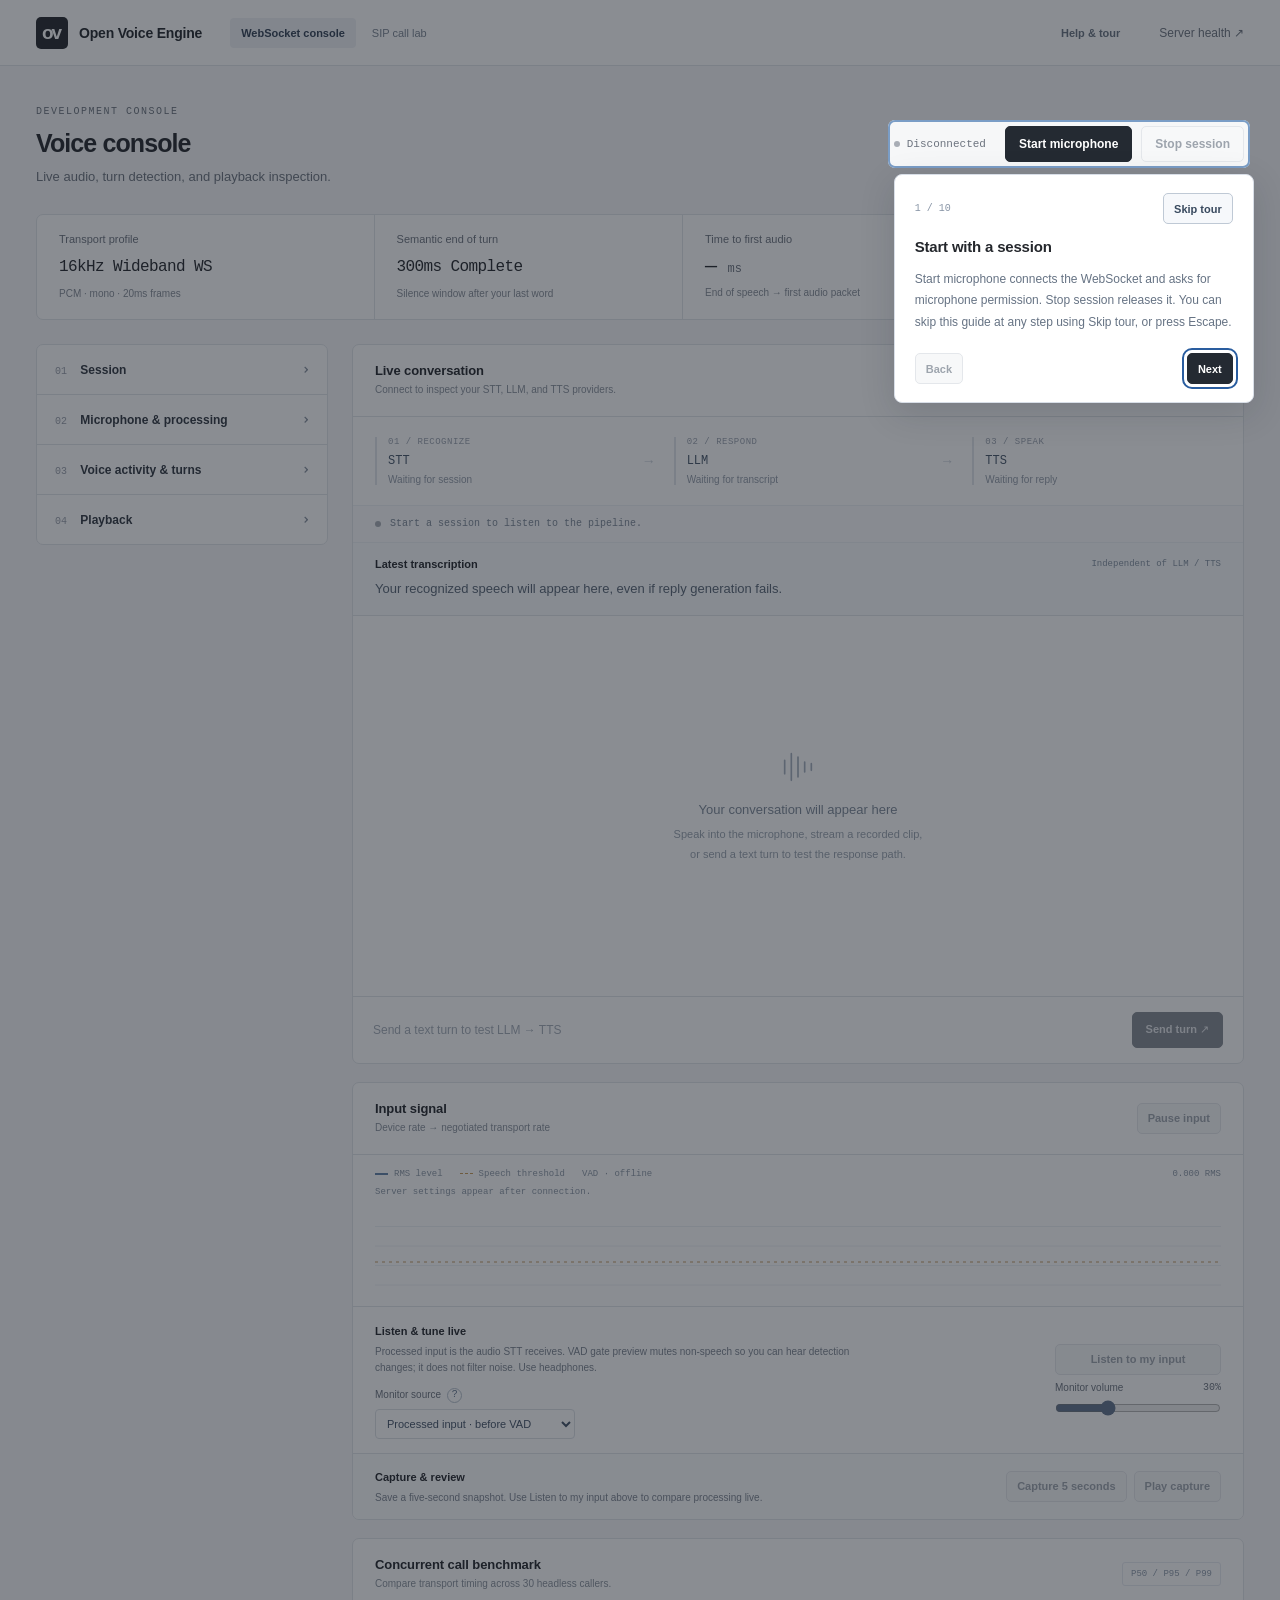
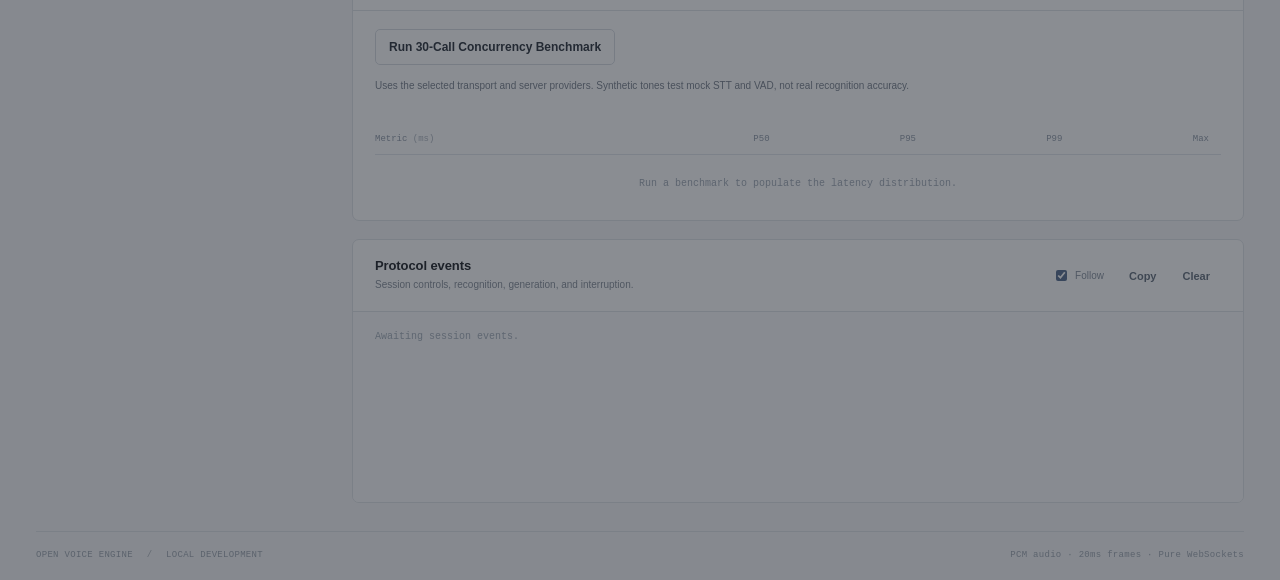
==== commit 690ffade: "Add native FreeSWITCH call lab and input monitoring" ====
--- a/static/index.html
+++ b/static/index.html
@@ -10,7 +10,7 @@
 <body>
 <header class="topbar">
   <a class="brand" href="/" aria-label="Open Voice Engine home"><span class="brand-mark">ov</span><span>Open Voice Engine</span></a>
-  <span class="topbar-note">AUDIO LAB <span class="divider">/</span> WEBSOCKET</span>
+  <nav class="lab-navigation" aria-label="Audio labs"><a href="/" aria-current="page">WebSocket console</a><a href="/call-lab">SIP call lab</a></nav>
   <button class="button subtle compact" id="helpTour">Help &amp; tour</button><a class="utility-link" href="/health" target="_blank" rel="noopener">Server health <span aria-hidden="true">↗</span></a>
 </header>
 <main class="workspace">
--- a/static/console.css
+++ b/static/console.css
@@ -1,4 +1,5 @@
 :root{font-family:Inter,"Segoe UI",Arial,sans-serif;color:#24272c;background:#f6f7f8;font-synthesis:none;--muted:#6c737e;--border:#e1e4e8;--accent:#2a5d9f;--mono:"SFMono-Regular",Consolas,"Liberation Mono",monospace}
+.lab-navigation{display:flex;gap:5px;align-items:center}.lab-navigation a{padding:9px 11px;border-radius:4px;color:#7b8592;text-decoration:none;font-size:11px;white-space:nowrap}.lab-navigation a:hover{background:#f5f6f8;color:#334155}.lab-navigation a[aria-current=page]{background:#eef1f5;color:#334155;font-weight:600}@media(max-width:900px){header.topbar{height:auto;min-height:66px;flex-wrap:wrap;padding-top:12px;padding-bottom:12px;gap:12px}.lab-navigation{order:3;flex-basis:100%;border-top:1px solid #edf0f3;padding-top:9px}.lab-navigation a{flex:1;text-align:center}.topbar #helpTour{margin-left:auto}}
 *{box-sizing:border-box}body{margin:0}button,input,select{font:inherit}button,a,input,select,summary{-webkit-tap-highlight-color:transparent}button:focus-visible,a:focus-visible,input:focus-visible,select:focus-visible,summary:focus-visible,pre:focus-visible{outline:2px solid var(--accent);outline-offset:3px}[hidden]{display:none!important}
 .topbar{height:66px;display:flex;align-items:center;gap:28px;padding:0 36px;border-bottom:1px solid var(--border);background:#fff}.brand{display:flex;align-items:center;gap:11px;text-decoration:none;color:#23272c;font-size:14px;font-weight:650;letter-spacing:-.2px}.brand-mark{display:grid;place-items:center;width:32px;height:32px;background:#24272c;color:#fff;border-radius:5px;font-size:19px;font-weight:650;letter-spacing:-2px;padding-right:2px}.topbar-note,.eyebrow{font:10px var(--mono);letter-spacing:1.5px;color:var(--muted)}.divider{margin:0 8px;color:#b1b6be}.utility-link{margin-left:auto;color:var(--muted);text-decoration:none;font-size:12px}.utility-link:hover{color:var(--accent)}
 .workspace{max-width:1540px;margin:0 auto;padding:34px 36px 20px}.page-heading{display:flex;justify-content:space-between;gap:24px;align-items:center;margin-bottom:26px}.eyebrow{font-size:10px;color:#6c737e}h1{font-size:25px;line-height:1.25;font-weight:600;letter-spacing:-.9px;margin:10px 0 8px}.page-heading p{margin:0;font-size:13px;color:var(--muted);line-height:1.6}.session-actions{display:flex;align-items:center;gap:9px;flex-shrink:0}.connection-state{display:flex;align-items:center;gap:7px;font:11px var(--mono);margin-right:10px;color:var(--muted);white-space:nowrap}.connection-state i,.activity-dot{width:6px;height:6px;border-radius:50%;background:#a8adb5;flex-shrink:0}.connection-state[data-state=live] i{background:#258059}.connection-state[data-state=live]{color:#258059}.connection-state[data-state=connecting] i{background:#c1842e}
